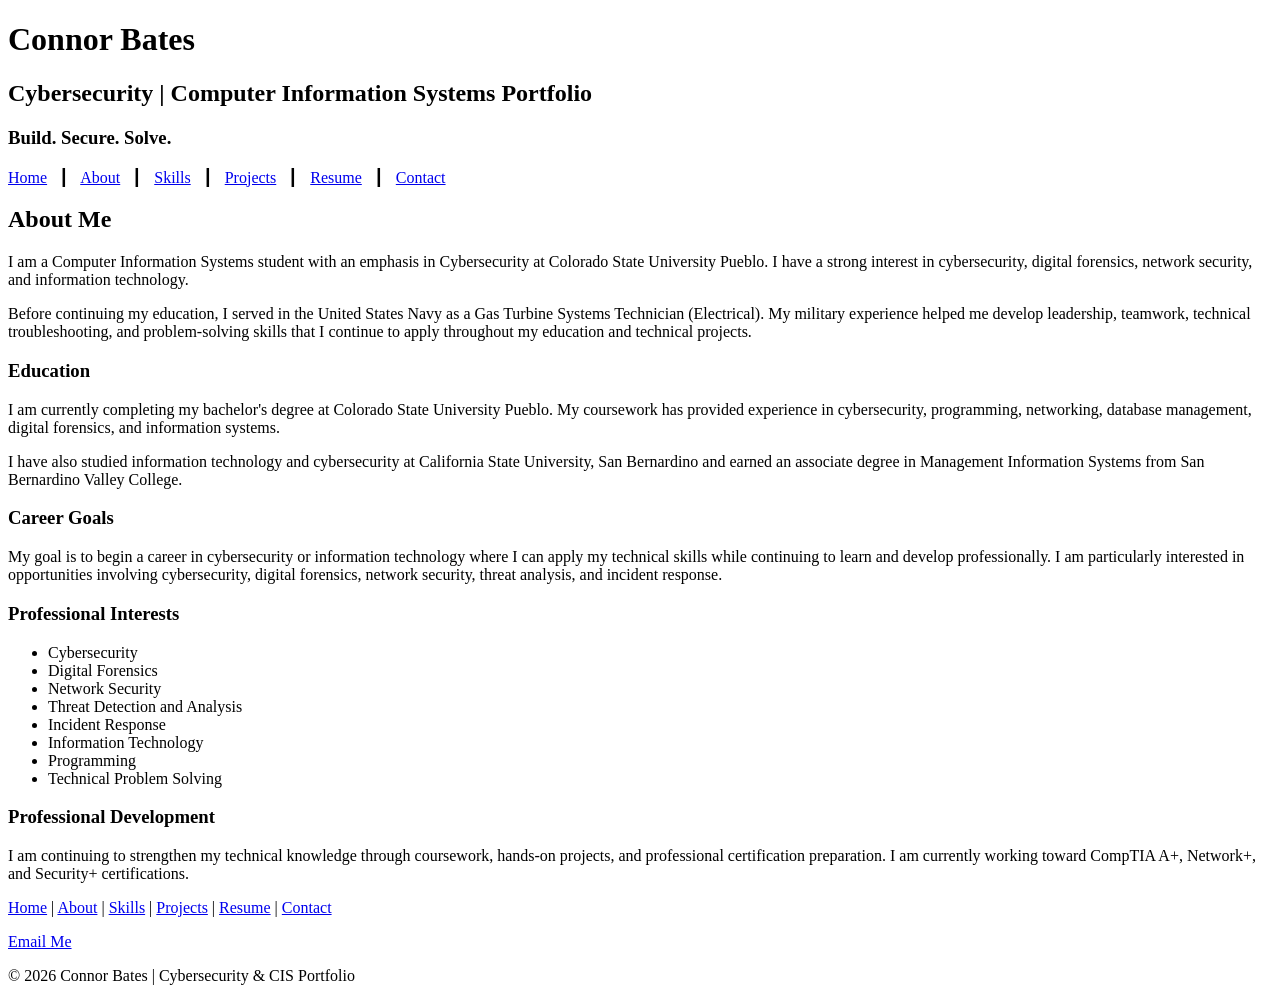
==== about.html @ 5387bb2c "Add files via upload" ====
<!DOCTYPE html>
<!--
    Student Name: Connor Bates
    File Name: about.html
    Date: October 4, 2026
-->
<html lang="en">

    <head>
        <meta charset="utf-8">
        <meta name="viewport" content="width=device-width, initial-scale=1">

        <title>About Me | Connor Bates</title>
        <meta name="description"
            content="Learn about Connor Bates, a Computer Information Systems student focused on cybersecurity, digital forensics, and information technology.">
        <link rel="icon" type="image/svg+xml" href="favicon.svg">
        <link rel="stylesheet" href="css/styles.css">
    </head>


    <body>
        <header>
            <h1>Connor Bates</h1>
            <h2>Cybersecurity | Computer Information Systems Portfolio</h2>
            <h3>Build. Secure. Solve.</h3>
        </header>

        <nav>
            <p>
                <a href="index.html">Home</a> &nbsp; &#9475; &nbsp;
                <a href="about.html" aria-current="page">About</a> &nbsp; &#9475; &nbsp;
                <a href="skills.html">Skills</a> &nbsp; &#9475; &nbsp;
                <a href="projects.html">Projects</a> &nbsp; &#9475; &nbsp;
                <a href="resume.html">Resume</a> &nbsp; &#9475; &nbsp;
                <a href="contact.html">Contact</a>
            </p>
        </nav>

        <main>
            <div id="about">
                <h2>About Me</h2>

                <p>
                    I am a Computer Information Systems student with an
                    emphasis in Cybersecurity at Colorado State University
                    Pueblo. I have a strong interest in cybersecurity,
                    digital forensics, network security, and information
                    technology.
                </p>

                <p>
                    Before continuing my education, I served in the United
                    States Navy as a Gas Turbine Systems Technician
                    (Electrical). My military experience helped me develop
                    leadership, teamwork, technical troubleshooting, and
                    problem-solving skills that I continue to apply throughout
                    my education and technical projects.
                </p>

                <h3>Education</h3>

                <p>
                    I am currently completing my bachelor's degree at
                    Colorado State University Pueblo. My coursework has
                    provided experience in cybersecurity, programming,
                    networking, database management, digital forensics,
                    and information systems.
                </p>

                <p>
                    I have also studied information technology and
                    cybersecurity at California State University,
                    San Bernardino and earned an associate degree in
                    Management Information Systems from San Bernardino
                    Valley College.
                </p>

                <h3>Career Goals</h3>

                <p>
                    My goal is to begin a career in cybersecurity or
                    information technology where I can apply my technical
                    skills while continuing to learn and develop professionally.
                    I am particularly interested in opportunities involving
                    cybersecurity, digital forensics, network security,
                    threat analysis, and incident response.
                </p>

                <h3>Professional Interests</h3>

                <ul>
                    <li>Cybersecurity</li>
                    <li>Digital Forensics</li>
                    <li>Network Security</li>
                    <li>Threat Detection and Analysis</li>
                    <li>Incident Response</li>
                    <li>Information Technology</li>
                    <li>Programming</li>
                    <li>Technical Problem Solving</li>
                </ul>

                <h3>Professional Development</h3>

                <p>
                    I am continuing to strengthen my technical knowledge
                    through coursework, hands-on projects, and professional
                    certification preparation. I am currently working toward
                    CompTIA A+, Network+, and Security+ certifications.
                </p>
            </div>
        </main>

        <footer>
            <p>
                <a href="index.html">Home</a> |
                <a href="about.html">About</a> |
                <a href="skills.html">Skills</a> |
                <a href="projects.html">Projects</a> |
                <a href="resume.html">Resume</a> |
                <a href="contact.html">Contact</a>
            </p>
            <p><a href="mailto:connor.j.bates95@gmail.com">Email Me</a></p>
            <p>&copy; 2026 Connor Bates | Cybersecurity &amp; CIS Portfolio</p>
        </footer>
    </body>
</html>
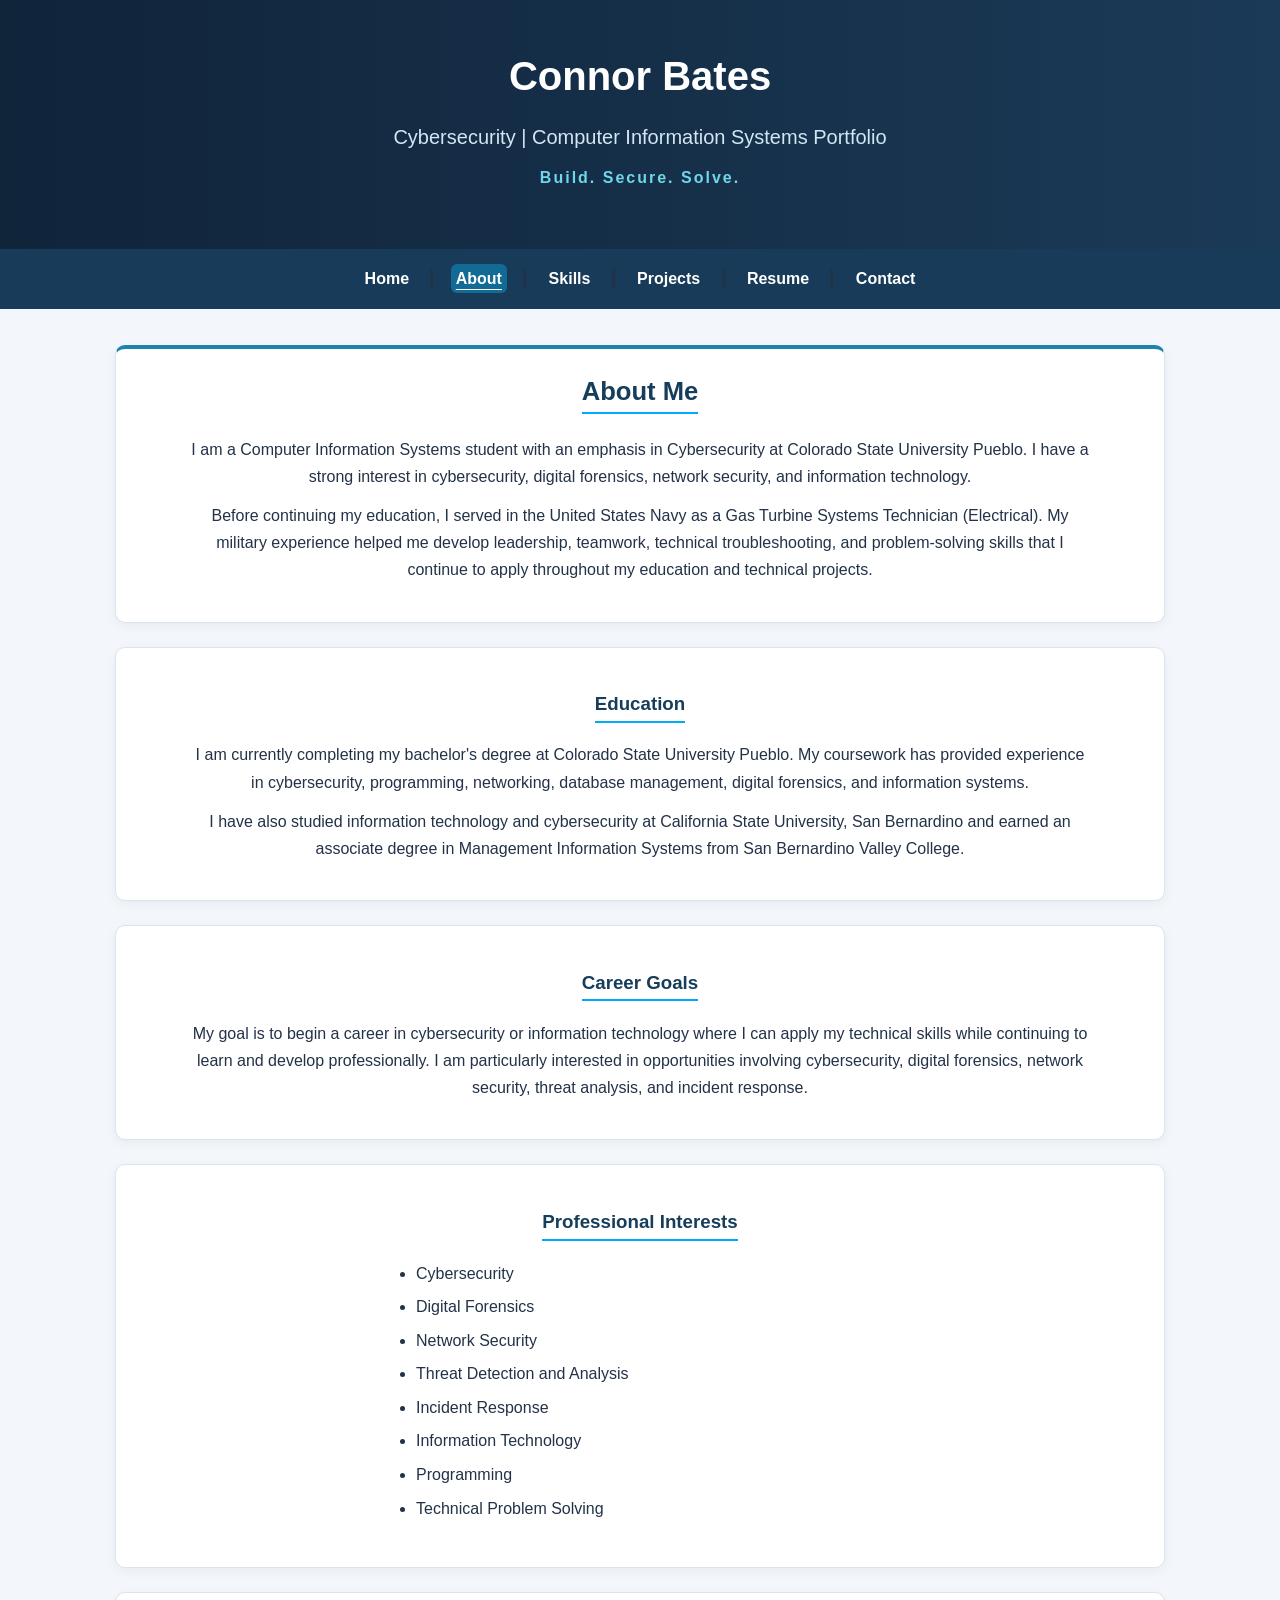
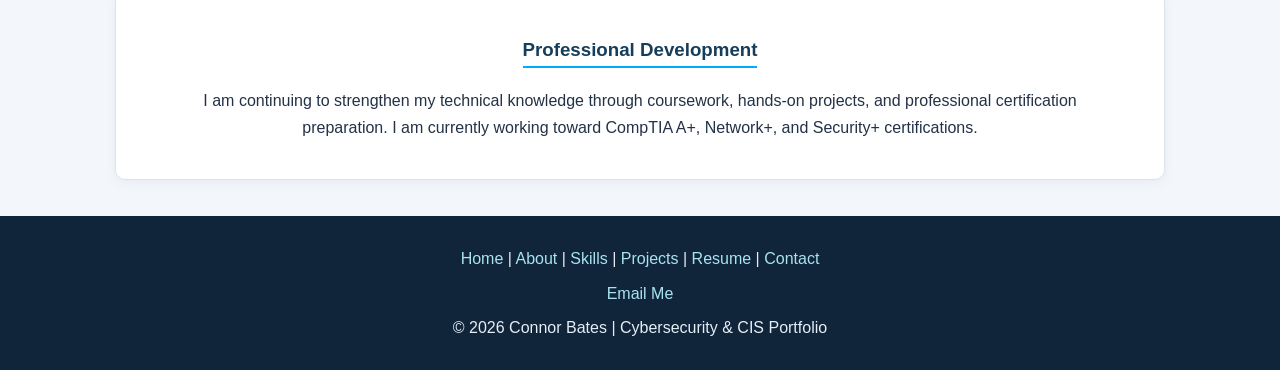
==== commit 4c0a4bc8: "Add files via upload" ====
--- a/about.html
+++ b/about.html
@@ -38,75 +38,85 @@
 
         <main>
             <div id="about">
-                <h2>About Me</h2>
+                <section>
+                    <h2>About Me</h2> 
 
-                <p>
-                    I am a Computer Information Systems student with an
-                    emphasis in Cybersecurity at Colorado State University
-                    Pueblo. I have a strong interest in cybersecurity,
-                    digital forensics, network security, and information
-                    technology.
-                </p>
+                    <p>
+                        I am a Computer Information Systems student with an
+                        emphasis in Cybersecurity at Colorado State University
+                        Pueblo. I have a strong interest in cybersecurity,
+                        digital forensics, network security, and information
+                        technology.
+                    </p>
 
-                <p>
-                    Before continuing my education, I served in the United
-                    States Navy as a Gas Turbine Systems Technician
-                    (Electrical). My military experience helped me develop
-                    leadership, teamwork, technical troubleshooting, and
-                    problem-solving skills that I continue to apply throughout
-                    my education and technical projects.
-                </p>
+                    <p>
+                        Before continuing my education, I served in the United
+                        States Navy as a Gas Turbine Systems Technician
+                        (Electrical). My military experience helped me develop
+                        leadership, teamwork, technical troubleshooting, and
+                        problem-solving skills that I continue to apply throughout
+                        my education and technical projects.
+                    </p>
+                </section>
 
-                <h3>Education</h3>
+                <section>
+                    <h3>Education</h3>
 
-                <p>
-                    I am currently completing my bachelor's degree at
-                    Colorado State University Pueblo. My coursework has
-                    provided experience in cybersecurity, programming,
-                    networking, database management, digital forensics,
-                    and information systems.
-                </p>
+                    <p>
+                        I am currently completing my bachelor's degree at
+                        Colorado State University Pueblo. My coursework has
+                        provided experience in cybersecurity, programming,
+                        networking, database management, digital forensics,
+                        and information systems.
+                    </p>
 
-                <p>
-                    I have also studied information technology and
-                    cybersecurity at California State University,
-                    San Bernardino and earned an associate degree in
-                    Management Information Systems from San Bernardino
-                    Valley College.
-                </p>
+                    <p>
+                        I have also studied information technology and
+                        cybersecurity at California State University,
+                        San Bernardino and earned an associate degree in
+                        Management Information Systems from San Bernardino
+                        Valley College.
+                    </p>
+                </section>
 
-                <h3>Career Goals</h3>
+                <section>
+                    <h3>Career Goals</h3>
 
-                <p>
-                    My goal is to begin a career in cybersecurity or
-                    information technology where I can apply my technical
-                    skills while continuing to learn and develop professionally.
-                    I am particularly interested in opportunities involving
-                    cybersecurity, digital forensics, network security,
-                    threat analysis, and incident response.
-                </p>
+                    <p>
+                        My goal is to begin a career in cybersecurity or
+                        information technology where I can apply my technical
+                        skills while continuing to learn and develop professionally.
+                        I am particularly interested in opportunities involving
+                        cybersecurity, digital forensics, network security,
+                        threat analysis, and incident response.
+                    </p>
+                </section>
 
-                <h3>Professional Interests</h3>
+                <section>
+                    <h3>Professional Interests</h3>
 
-                <ul>
-                    <li>Cybersecurity</li>
-                    <li>Digital Forensics</li>
-                    <li>Network Security</li>
-                    <li>Threat Detection and Analysis</li>
-                    <li>Incident Response</li>
-                    <li>Information Technology</li>
-                    <li>Programming</li>
-                    <li>Technical Problem Solving</li>
-                </ul>
+                    <ul>
+                        <li>Cybersecurity</li>
+                        <li>Digital Forensics</li>
+                        <li>Network Security</li>
+                        <li>Threat Detection and Analysis</li>
+                        <li>Incident Response</li>
+                        <li>Information Technology</li>
+                        <li>Programming</li>
+                        <li>Technical Problem Solving</li>
+                    </ul>
+                </section>
 
-                <h3>Professional Development</h3>
+                <section>
+                    <h3>Professional Development</h3>
 
-                <p>
-                    I am continuing to strengthen my technical knowledge
-                    through coursework, hands-on projects, and professional
-                    certification preparation. I am currently working toward
-                    CompTIA A+, Network+, and Security+ certifications.
-                </p>
+                    <p>
+                        I am continuing to strengthen my technical knowledge
+                        through coursework, hands-on projects, and professional
+                        certification preparation. I am currently working toward
+                        CompTIA A+, Network+, and Security+ certifications.
+                    </p>
+                </section>
             </div>
         </main>
 
--- a/css/styles.css
+++ b/css/styles.css
@@ -0,0 +1,1043 @@
+
+/*
+    Student Name: Connor Bates
+    File Name: styles.css
+    Purpose: CIS / Cybersecurity Portfolio Website
+*/
+
+/* ==========================================
+   1. Reset and Global Styles
+   ========================================== */
+
+* {
+    box-sizing: border-box;
+}
+
+html {
+    scroll-behavior: smooth;
+}
+
+body {
+    margin: 0;
+    background-color: #f3f6fa;
+    color: #233247;
+    font-family: Arial, Helvetica, sans-serif;
+    font-size: 16px;
+    line-height: 1.7;
+}
+
+a {
+    color: #116b94;
+    text-decoration: none;
+}
+
+a:hover,
+a:focus {
+    color: #084c70;
+    text-decoration: underline;
+}
+
+a:focus-visible {
+    outline: 3px solid #1a83ae;
+    outline-offset: 3px;
+}
+
+img {
+    max-width: 100%;
+    height: auto;
+}
+
+
+/* ==========================================
+   2. Header
+   ========================================== */
+
+header {
+    background: linear-gradient(to right, #10243a, #1b3a57);
+    color: #ffffff;
+    text-align: center;
+    padding: 42px 20px 34px;
+}
+
+header h1 {
+    margin: 0;
+    font-size: 2.5rem;
+}
+
+header h2 {
+    margin: 10px 0;
+    color: #d2e6f3;
+    font-size: 1.25rem;
+    font-weight: normal;
+}
+
+header h3 {
+    margin: 10px 0 24px;
+    color: #70d6e9;
+    font-size: 1rem;
+    letter-spacing: 2px;
+}
+
+header img {
+    display: block;
+    margin: 0 auto;
+    border-radius: 10px;
+    max-height: 260px;
+    object-fit: contain;
+}
+
+
+/* ==========================================
+   3. Navigation
+   ========================================== */
+
+nav {
+    background-color: #173b58;
+    text-align: center;
+    padding: 14px 12px;
+    position: sticky;
+    top: 0;
+    z-index: 1000;
+}
+
+nav p {
+    margin: 0;
+    line-height: 2;
+}
+
+nav a {
+    color: #ffffff;
+    font-weight: bold;
+    padding: 6px 5px;
+}
+
+nav a:hover,
+nav a:focus {
+    color: #9be9f3;
+}
+
+/* Active Navigation Link */
+nav a:active {
+    color: #ffffff;
+    background-color: #245779;
+    border-radius: 6px;
+}
+
+/* Highlight Current Navigation Page */
+nav a[aria-current="page"] {
+    background-color: #116b94;
+    color: #ffffff;
+    border-radius: 6px;
+    text-decoration: underline;
+    text-underline-offset: 5px;
+}
+
+
+/* ==========================================
+   4. Main Content and General Cards
+   ========================================== */
+
+main {
+    width: 90%;
+    max-width: 1050px;
+    margin: 36px auto;
+    min-height: 40vh;
+}
+
+main h1,
+main h2,
+main h3 {
+    color: #163e5b;
+    line-height: 1.3;
+    text-align: center;
+}
+
+main h1 {
+    font-size: 2rem;
+}
+
+main h2 {
+    font-size: 1.6rem;
+    margin-top: 0;
+}
+
+main p {
+    margin: 12px 0;
+}
+
+main section,
+main article {
+    background-color: #ffffff;
+    border: 1px solid #dbe4ec;
+    border-radius: 10px;
+    padding: 26px 30px;
+    margin-bottom: 24px;
+    box-shadow: 0 3px 12px rgba(16, 36, 58, 0.05);
+}
+
+main section:first-child {
+    border-top: 4px solid #1a83ae;
+}
+
+main ul,
+main ol {
+    padding-left: 26px;
+}
+
+main li {
+    margin-bottom: 7px;
+}
+
+main img {
+    border-radius: 8px;
+}
+
+/* Center About Page Paragraphs */
+#about p {
+    text-align: center;
+    max-width: 900px;
+    margin: 12px auto;
+}
+
+/* Center Professional Interests List */
+#about ul {
+    width: 100%;
+    max-width: 500px;
+    box-sizing: border-box;
+    margin: 20px auto;
+    padding-left: 26px;
+    text-align: left;
+}
+
+/* Keep Professional Interests Bullets Left-Aligned */
+#about li {
+    text-align: left;
+    margin-bottom: 0.5em;
+    line-height: 1.6;
+}
+
+/* Center and Underline About Page Headings */
+#about h1,
+#about h2,
+#about h3 {
+    text-align: center;
+    text-decoration: none;
+    width: fit-content;
+    max-width: 100%;
+    margin-left: auto;
+    margin-right: auto;
+    padding-bottom: 4px;
+    border-bottom: 2px solid #00aaff;
+}
+
+
+/* ==========================================
+   5. Action Links and Buttons
+   ========================================== */
+
+/* Shared Link Button Appearance */
+.action-link {
+    box-sizing: border-box;
+    display: inline-flex;
+    align-items: center;
+    justify-content: center;
+    vertical-align: middle;
+    width: 225px;
+    max-width: 100%;
+    min-height: 48px;
+    padding: 10px 14px;
+    margin: 6px 0;
+    background-color: #116b94;
+    color: #ffffff;
+    border-radius: 6px;
+    font-weight: bold;
+    text-align: center;
+    text-decoration: none;
+    white-space: normal;
+    overflow-wrap: anywhere;
+}
+
+/* Link Button Hover and Focus */
+.action-link:hover,
+.action-link:focus {
+    background-color: #084c70;
+    color: #ffffff;
+    text-decoration: none;
+}
+
+.action-link:focus-visible {
+    outline: 3px solid #1a83ae;
+    outline-offset: 3px;
+}
+
+/* Center Buttons Inside Paragraphs */
+main p:has(> .action-link) {
+    text-align: center;
+}
+
+/* Center Buttons Placed Directly in Cards */
+main section > .action-link,
+main article > .action-link {
+    display: flex;
+    margin-left: auto;
+    margin-right: auto;
+}
+
+
+/* ==========================================
+   6. Homepage
+   ========================================== */
+
+/* Homepage Welcome Section */
+#home > section:first-child {
+    text-align: center;
+}
+
+/* Center Welcome Heading and Paragraphs */
+#home > section:first-child h2,
+#home > section:first-child p {
+    text-align: center;
+}
+
+/* Keep Welcome Button Centered */
+#home > section:first-child .action-link {
+    margin-left: auto;
+    margin-right: auto;
+}
+
+/* Homepage Responsive Grid */
+.home-grid {
+    display: grid;
+    grid-template-columns: 1fr;
+    align-items: stretch;
+    gap: 1.5em;
+    margin: 1.5em 0;
+}
+
+/* Homepage Cards */
+.home-grid .home-card {
+    display: flex;
+    flex-direction: column;
+    height: 100%;
+    margin: 0;
+    min-width: 0;
+    border-top: 4px solid #00aaff;
+    text-align: center;
+}
+
+/* Center and Underline Homepage Card Headings */
+.home-grid .home-card h2,
+.home-grid .home-card h3 {
+    text-align: center;
+    text-decoration: none;
+    border-bottom: 2px solid #00aaff;
+    width: fit-content;
+    max-width: 100%;
+    margin-left: auto;
+    margin-right: auto;
+    padding-bottom: 4px;
+}
+
+/* Center Homepage Card Paragraphs */
+.home-grid .home-card p {
+    text-align: center;
+}
+
+/* Center Technical Skills List */
+.home-grid .home-card ul {
+    width: fit-content;
+    max-width: 100%;
+    margin-left: auto;
+    margin-right: auto;
+    padding-left: 26px;
+    text-align: left;
+}
+
+/* Align Card Buttons Along the Bottom */
+.home-grid .home-card p:has(> .action-link) {
+    margin-top: auto;
+    padding-top: 20px;
+    text-align: center;
+}
+
+/* Center and Standardize Card Buttons */
+.home-grid .home-card .action-link {
+    display: inline-flex;
+    align-items: center;
+    justify-content: center;
+    width: 225px;
+    max-width: 100%;
+    min-height: 48px;
+    padding: 10px 14px;
+    margin-left: auto;
+    margin-right: auto;
+    text-align: center;
+}
+
+/* Buttons Placed Directly Inside Cards */
+.home-grid .home-card > .action-link {
+    margin-top: auto;
+}
+
+
+/* ==========================================
+   7. Skills Page
+   ========================================== */
+
+/* Center Skills Page Paragraphs */
+#skills p {
+    text-align: center;
+    max-width: 900px;
+    margin: 12px auto;
+}
+
+/* Align All Skills Lists Consistently */
+#skills ul {
+    width: 100%;
+    max-width: 500px;
+    box-sizing: border-box;
+    margin: 20px auto;
+    padding-left: 26px;
+    text-align: left;
+}
+
+/* Keep All Skills Bullet Points Left-Aligned */
+#skills li {
+    text-align: left;
+    margin-bottom: 0.5em;
+    line-height: 1.6;
+}
+
+/* Center and Underline Skills Page Headings */
+#skills h1,
+#skills h2,
+#skills h3 {
+    text-align: center;
+    text-decoration: none;
+    width: fit-content;
+    max-width: 100%;
+    margin-left: auto;
+    margin-right: auto;
+    padding-bottom: 4px;
+    border-bottom: 2px solid #00aaff;
+}
+
+/* Technical Knowledge Section */
+#technical-knowledge,
+#knowledge {
+    padding: 2em 1em;
+    margin: 2em auto;
+    border-top: 4px solid #00aaff;
+}
+
+/* Center Technical Knowledge Introduction */
+#technical-knowledge > p,
+#knowledge > p {
+    text-align: center;
+}
+
+/* Center and Underline Technical Knowledge Heading */
+#technical-knowledge h2,
+#knowledge h2 {
+    text-align: center;
+    text-decoration: none;
+    width: fit-content;
+    max-width: 100%;
+    margin: 0 auto 1em;
+    padding-bottom: 4px;
+    border-bottom: 2px solid #00aaff;
+}
+
+
+/* Underline and Center Technical Knowledge Terms */
+#technical-knowledge dt,
+#knowledge dt {
+    font-weight: bold;
+    text-align: center;
+    width: fit-content;
+    max-width: 100%;
+    margin: 1.5em auto 0;
+    padding-bottom: 4px;
+    border-bottom: 2px solid #00aaff;
+}
+
+/* Center Technical Knowledge Descriptions */
+#technical-knowledge dd,
+#knowledge dd {
+    text-align: center;
+    margin: 0.5em 0 1em;
+    line-height: 1.6;
+}
+
+/* ==========================================
+   8. Projects Page
+   ========================================== */
+
+/* Project Cards */
+#projects > article.project-card,
+#projects > aside.cyber-resources {
+    background-color: #ffffff;
+    border: 1px solid #dbe4ec;
+    border-top: 4px solid #00aaff;
+    border-radius: 10px;
+    padding: 26px 30px;
+    margin: 24px 0;
+    box-shadow: 0 3px 12px rgba(16, 36, 58, 0.05);
+}
+
+/* Related Cybersecurity Resources */
+#projects > aside.cyber-resources {
+    background-color: #181a1b;
+    color: #d6eaff;
+    border: 1px solid #2b4358;
+    border-radius: 10px;
+    box-shadow: 0 3px 12px rgba(0, 0, 0, 0.15);
+}
+
+/* Cybersecurity Resources Heading */
+#projects > aside.cyber-resources h2,
+#projects > aside.cyber-resources h3 {
+    color: #9bd5ff;
+}
+
+/* Responsive Project Images */
+#projects img {
+    max-width: 100%;
+    height: auto;
+}
+
+/* Center Projects Page Introduction */
+#projects > p {
+    max-width: 900px;
+    margin: 12px auto;
+    text-align: center;
+}
+
+/* Center Project Descriptions and Image Captions */
+#projects article.project-card p,
+#projects figure figcaption,
+#projects .caption {
+    max-width: 900px;
+    margin: 12px auto;
+    text-align: center;
+}
+
+/* Center Project Figures */
+#projects figure {
+    max-width: 100%;
+    margin: 20px auto;
+    text-align: center;
+}
+
+/* Center Project Images */
+#projects > article.project-card img {
+    display: block;
+    max-width: 100%;
+    height: auto;
+    margin: 20px auto;
+}
+
+/* Keep Project Lists Left-Aligned */
+#projects > article.project-card ul,
+#projects > article.project-card ol {
+    width: fit-content;
+    max-width: 100%;
+    margin: 20px auto;
+    padding-left: 26px;
+    text-align: left;
+}
+
+/* Center and Underline Project Headings */
+#projects h1,
+#projects h2,
+#projects h3,
+#projects h4,
+#projects h5 {
+    text-align: center;
+    text-decoration: none;
+    width: fit-content;
+    max-width: 100%;
+    margin-left: auto;
+    margin-right: auto;
+    padding-bottom: 4px;
+    border-bottom: 2px solid #00aaff;
+}
+
+
+/* ==========================================
+   9. Resume Page
+   ========================================== */
+
+/* Center and Underline Resume Page Headings */
+#resume h1,
+#resume h2,
+#resume h3 {
+    text-align: center;
+    text-decoration: none;
+    width: fit-content;
+    max-width: 100%;
+    margin-left: auto;
+    margin-right: auto;
+    padding-bottom: 4px;
+    border-bottom: 2px solid #00aaff;
+}
+
+/* Center Resume Page Paragraphs */
+#resume p {
+    max-width: 900px;
+    margin: 12px auto;
+    text-align: center;
+}
+
+/* Align Resume Page Lists */
+#resume ul,
+#resume ol {
+    width: 100%;
+    max-width: 700px;
+    margin: 20px auto;
+    padding-left: 20px;
+    text-align: left;
+}
+
+/* Center Resume Page Buttons */
+#resume .action-link {
+    margin-left: auto;
+    margin-right: auto;
+}
+
+
+/* ==========================================
+   10. Contact Page
+   ========================================== */
+
+/* Center and Underline Contact Page Headings */
+#contact h1,
+#contact h2,
+#contact h3,
+#location h2 {
+    text-align: center;
+    text-decoration: none;
+    width: fit-content;
+    max-width: 100%;
+    margin-left: auto;
+    margin-right: auto;
+    padding-bottom: 4px;
+    border-bottom: 2px solid #00aaff;
+}
+
+/* Center Contact Page Paragraphs */
+#contact p {
+    max-width: 900px;
+    margin: 12px auto;
+    text-align: center;
+}
+
+/* Contact Page Link Buttons */
+#contact a {
+    box-sizing: border-box;
+    display: inline-flex;
+    align-items: center;
+    justify-content: center;
+    width: 225px;
+    max-width: 100%;
+    min-height: 48px;
+    padding: 10px 14px;
+    margin: 6px 0;
+    background-color: #116b94;
+    color: #ffffff;
+    border-radius: 6px;
+    font-weight: bold;
+    text-align: center;
+    text-decoration: none;
+    white-space: normal;
+    overflow-wrap: anywhere;
+}
+
+/* Center Contact Link Buttons */
+#contact p:has(> a) {
+    text-align: center;
+}
+
+/* Contact Link Hover and Focus */
+#contact a:hover,
+#contact a:focus {
+    background-color: #084c70;
+    color: #ffffff;
+}
+
+#contact a:focus-visible {
+    outline: 3px solid #1a83ae;
+    outline-offset: 3px;
+}
+
+/* Location Section */
+#location {
+    background-color: #ffffff;
+    border: 1px solid #dbe4ec;
+    border-top: 4px solid #00aaff;
+    border-radius: 10px;
+    padding: 26px 30px;
+    margin: 24px auto;
+    text-align: center;
+    box-shadow: 0 3px 12px rgba(16, 36, 58, 0.05);
+}
+
+#location h2 {
+    margin-bottom: 1em;
+}
+
+#location p {
+    max-width: 700px;
+    margin: 0 auto 1.5em;
+    line-height: 1.6;
+}
+
+/* Location Action Links */
+#location > a {
+    box-sizing: border-box;
+    display: inline-flex;
+    align-items: center;
+    justify-content: center;
+    width: 225px;
+    max-width: 100%;
+    min-height: 48px;
+    padding: 10px 14px;
+    margin: 6px auto;
+    border-radius: 6px;
+    text-align: center;
+}
+
+#location p:has(> a) {
+    text-align: center;
+}
+
+/* Google Map */
+.map {
+    display: block;
+    width: 100%;
+    max-width: 800px;
+    height: 350px;
+    margin: 1.5em auto;
+    border: 2px solid #333;
+    border-radius: 8px;
+}
+
+
+/* ==========================================
+   11. Tables
+   ========================================== */
+
+table {
+    width: 100%;
+    border-collapse: collapse;
+    margin: 20px 0;
+    background-color: #ffffff;
+}
+
+th,
+td {
+    border: 1px solid #cddae5;
+    padding: 12px;
+    text-align: left;
+}
+
+th {
+    background-color: #173b58;
+    color: #ffffff;
+}
+
+
+/* ==========================================
+   12. Forms
+   ========================================== */
+
+input,
+textarea,
+select,
+button {
+    font: inherit;
+}
+
+input,
+textarea,
+select {
+    max-width: 100%;
+    padding: 10px;
+    border: 1px solid #9fb1c0;
+    border-radius: 5px;
+}
+
+textarea {
+    width: 100%;
+}
+
+button,
+input[type="submit"],
+input[type="reset"] {
+    background-color: #116b94;
+    color: #ffffff;
+    border: 0;
+    border-radius: 6px;
+    padding: 10px 18px;
+    cursor: pointer;
+}
+
+button:hover,
+input[type="submit"]:hover {
+    background-color: #084c70;
+}
+
+
+/* ==========================================
+   13. Footer
+   ========================================== */
+
+footer {
+    background-color: #10243a;
+    color: #e5eef5;
+    text-align: center;
+    padding: 22px 15px;
+}
+
+footer p {
+    margin: 7px 0;
+}
+
+footer a {
+    color: #a9e3f0;
+}
+
+footer a:hover,
+footer a:focus {
+    color: #ffffff;
+}
+
+
+/* ==========================================
+   14. Mobile and Tablet/Desktop Visibility
+   ========================================== */
+
+/* Hidden by Default on Tablet and Desktop */
+.mobile {
+    display: none;
+}
+
+/* Visible by Default on Tablet and Desktop */
+.tablet-desktop {
+    display: block;
+}
+
+
+/* ==========================================
+   15. Responsive Design - Tablet
+   ========================================== */
+
+@media screen and (max-width: 768px) {
+
+    header {
+        padding: 32px 16px;
+    }
+
+    header h1 {
+        font-size: 2rem;
+    }
+
+    main {
+        width: 94%;
+        margin: 24px auto;
+    }
+
+    main section,
+    main article {
+        padding: 22px;
+    }
+
+    nav a {
+        display: inline-block;
+        padding: 5px 8px;
+    }
+
+   #projects > article.project-card,
+    #projects > aside.cyber-resources,
+    #location {
+    padding: 22px;
+    }
+}
+
+
+/* ==========================================
+   16. Responsive Design - Mobile
+   ========================================== */
+
+@media screen and (max-width: 480px) {
+
+    body {
+        font-size: 15px;
+    }
+
+    header h1 {
+        font-size: 1.75rem;
+    }
+
+    header h2 {
+        font-size: 1.05rem;
+    }
+
+    header h3 {
+        letter-spacing: 1px;
+    }
+
+    main {
+        width: 94%;
+        margin: 18px auto;
+    }
+
+    main section {
+        padding: 18px;
+    }
+
+    nav {
+        padding: 10px 6px;
+    }
+
+    nav p {
+        line-height: 2.4;
+    }
+
+    nav a {
+        padding: 5px 4px;
+    }
+
+    table {
+        display: block;
+        overflow-x: auto;
+    }
+
+    /* Mobile Visibility */
+    .mobile {
+        display: block;
+    }
+
+    .tablet-desktop {
+        display: none;
+    }
+
+    /* Mobile Project and Location Cards */
+    #projects > article.project-card,
+    #projects > aside.cyber-resources,
+    #location {
+        padding: 18px;
+    }
+
+    /* Mobile Link Button Sizing */
+    .action-link,
+    #contact a,
+    #location > a {
+        width: min(225px, 100%);
+    }
+
+    /* Mobile Homepage Card Height */
+    .home-grid .home-card {
+        height: auto;
+    }
+}
+
+
+/* ==========================================
+   17. Responsive Design - Tablet Grid
+   ========================================== */
+
+@media screen and (min-width: 768px) {
+
+    .home-grid {
+        grid-template-columns: repeat(2, minmax(0, 1fr));
+    }
+
+    .map {
+        height: 450px;
+    }
+}
+
+
+/* ==========================================
+   18. Responsive Design - Desktop Grid
+   ========================================== */
+
+@media screen and (min-width: 1024px) {
+
+    .home-grid {
+        grid-template-columns: repeat(4, minmax(0, 1fr));
+    }
+}
+
+
+/* ==========================================
+   19. Print Styles
+   ========================================== */
+
+@media print {
+
+    body {
+        background-color: #ffffff;
+        color: #000000;
+    }
+
+    header,
+    footer,
+    main section,
+    main article,
+    main aside {
+        background-color: #ffffff;
+        color: #000000;
+        box-shadow: none;
+    }
+
+    main h1,
+    main h2,
+    main h3 {
+        color: #000000;
+    }
+
+    nav,
+    .map,
+    .contact-options {
+        display: none;
+    }
+
+    a {
+        color: #000000;
+        text-decoration: underline;
+    }
+
+    main {
+        width: 100%;
+        max-width: none;
+    }
+
+    /* Print-Friendly Project Cards */
+    #projects > article.project-card,
+    #projects > aside.cyber-resources {
+        border: 1px solid #999999;
+        border-radius: 0;
+    }
+
+    /* Print-Friendly Text */
+    main p,
+    main li,
+    main figcaption,
+    main h4 {
+        color: #000000;
+    }
+}
+
+
+/* ==========================================
+   20. Large Desktop Viewport
+   ========================================== */
+
+@media screen and (min-width: 1921px) {
+
+    main {
+        max-width: 1150px;
+    }
+}
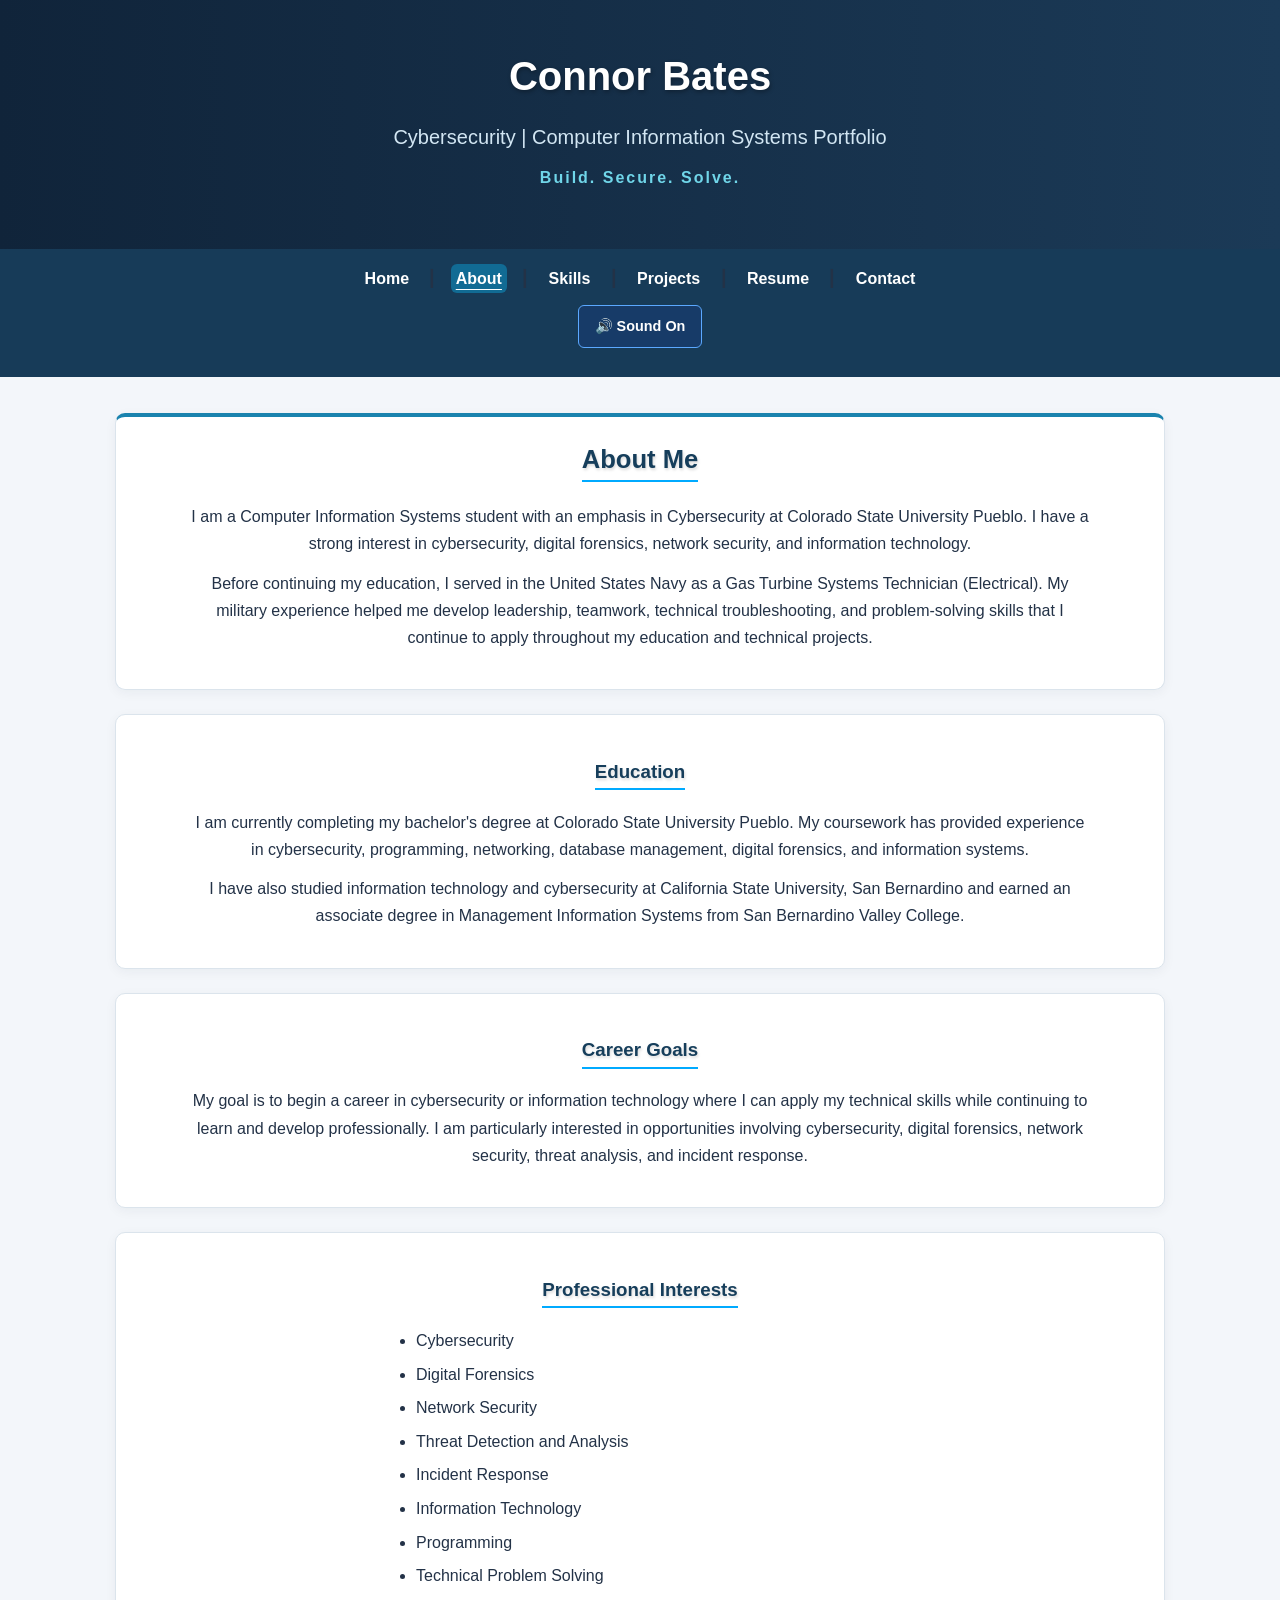
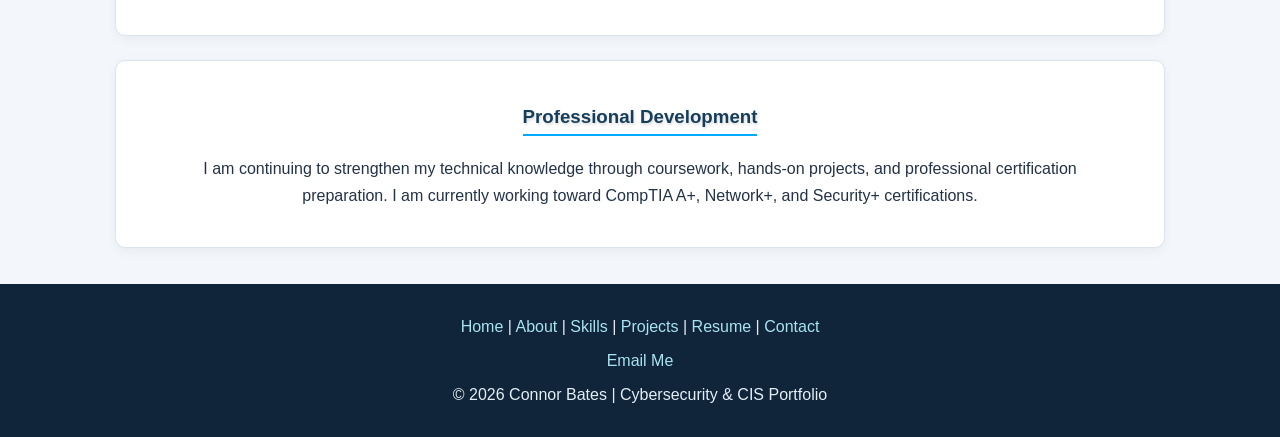
==== commit e5402b29: "Add files via upload" ====
--- a/about.html
+++ b/about.html
@@ -34,7 +34,12 @@
                 <a href="resume.html">Resume</a> &nbsp; &#9475; &nbsp;
                 <a href="contact.html">Contact</a>
             </p>
-        </nav>
+                <!-- Website Sound Toggle -->
+                <button id="sound-toggle" type="button"
+                    aria-pressed="true" aria-label="Turn website sound off">
+                    &#128266; Sound On
+                </button>
+            </nav>
 
         <main>
             <div id="about">
@@ -132,5 +137,13 @@
             <p><a href="mailto:connor.j.bates95@gmail.com">Email Me</a></p>
             <p>&copy; 2026 Connor Bates | Cybersecurity &amp; CIS Portfolio</p>
         </footer>
+                    <!-- Website Sound Effect -->
+            <audio id="interface-sound" preload="auto">
+                <source src="media/interface_click.mp3" type="audio/mpeg">
+                Your browser does not support HTML5 audio.
+            </audio>
+
+            <!-- Website Sound Controls -->
+            <script src="scripts/sound.js" defer></script>
     </body>
 </html>
--- a/css/styles.css
+++ b/css/styles.css
@@ -62,6 +62,7 @@
 header h1 {
     margin: 0;
     font-size: 2.5rem;
+    text-shadow: 1px 2px 4px rgba(0, 0, 0, 0.3);
 }
 
 header h2 {
@@ -132,6 +133,31 @@
     text-underline-offset: 5px;
 }
 
+/* Website Sound Toggle */
+#sound-toggle {
+    display: block;
+    margin: 10px auto 15px;
+    padding: 8px 16px;
+    background-color: #173b68;
+    color: #ffffff;
+    border: 1px solid #5ba8ff;
+    border-radius: 6px;
+    font-size: 0.9rem;
+    font-weight: bold;
+    cursor: pointer;
+    transition: background-color 0.2s ease;
+}
+
+/* Sound Toggle Hover */
+#sound-toggle:hover {
+    background-color: #24558d;
+}
+
+/* Sound Toggle Keyboard Focus */
+#sound-toggle:focus-visible {
+    outline: 3px solid #ffcc00;
+    outline-offset: 3px;
+}
 
 /* ==========================================
    4. Main Content and General Cards
@@ -150,6 +176,7 @@
     color: #163e5b;
     line-height: 1.3;
     text-align: center;
+    text-shadow: 1px 2px 3px rgba(0, 0, 0, 0.15);
 }
 
 main h1 {
@@ -467,6 +494,82 @@
     text-align: center;
     margin: 0.5em 0 1em;
     line-height: 1.6;
+}
+
+
+/* Technical Skills Overview Table */
+
+/* Table Container */
+#skills-table .table-container {
+    width: 100%;
+    max-width: 1000px;
+    margin: 20px auto 40px;
+    overflow-x: auto;
+    border-radius: 8px;
+}
+
+/* Table Layout */
+#skills-table table {
+    width: 100%;
+    min-width: 650px;
+    border-collapse: collapse;
+    background-color: #173b58;
+    color: #ffffff;
+}
+
+/* Table Caption */
+#skills-table caption {
+    caption-side: top;
+    padding: 12px;
+    color: #9be9f3;
+    font-size: 1.1rem;
+    font-weight: bold;
+    text-align: center;
+}
+
+/* Table Headers */
+#skills-table thead {
+    background-color: #116b94;
+}
+
+#skills-table th {
+    padding: 14px;
+    text-align: left;
+    font-weight: bold;
+    border: 1px solid #5ba8ff;
+}
+
+/* Table Data Cells */
+#skills-table td {
+    padding: 12px 14px;
+    text-align: left;
+    line-height: 1.5;
+    border: 1px solid #5ba8ff;
+}
+
+/* Alternating Table Rows */
+#skills-table tbody tr:nth-child(even) {
+    background-color: #245779;
+}
+
+/* Table Row Hover */
+#skills-table tbody tr:hover {
+    background-color: #306b91;
+}
+
+/* Mobile Table Scrolling Hint */
+#skills-table .table-scroll-hint {
+    display: none;
+}
+
+@media screen and (max-width: 650px) {
+    #skills-table .table-scroll-hint {
+        display: block;
+        text-align: center;
+        font-size: 0.9rem;
+        color: #9be9f3;
+        margin: 10px auto;
+    }
 }
 
 /* ==========================================
@@ -504,6 +607,11 @@
 #projects img {
     max-width: 100%;
     height: auto;
+    transition: opacity 0.3s ease;
+}
+
+#projects a:hover img {
+    opacity: 0.85;
 }
 
 /* Center Projects Page Introduction */
@@ -561,6 +669,68 @@
     margin-right: auto;
     padding-bottom: 4px;
     border-bottom: 2px solid #00aaff;
+}
+
+/* Screenshot Viewing Instructions */
+#projects .image-instructions {
+    max-width: 900px;
+    margin: 20px auto;
+    padding: 12px 18px;
+    background-color: #eaf5fc;
+    color: #163e5b;
+    border: 1px solid #1a83ae;
+    border-radius: 8px;
+    text-align: center;
+    font-weight: bold;
+}
+
+/* Expandable Screenshot Container */
+#projects figure.expandable-image {
+    max-width: 100%;
+    margin: 20px auto;
+    text-align: center;
+}
+
+/* Clickable Screenshot Link */
+#projects .expandable-image a {
+    display: inline-block;
+    max-width: 100%;
+    cursor: zoom-in;
+}
+
+/* Screenshot Appearance */
+#projects .expandable-image img {
+    display: block;
+    max-width: 100%;
+    height: auto;
+    margin: 12px auto;
+    border-radius: 8px;
+    transition: transform 0.3s ease,
+                box-shadow 0.3s ease;
+}
+
+/* Screenshot Hover and Keyboard Focus */
+#projects .expandable-image a:hover img,
+#projects .expandable-image a:focus-visible img {
+    transform: scale(1.02);
+    box-shadow: 0 0 15px rgba(26, 131, 174, 0.35);
+}
+
+/* Screenshot Captions */
+#projects .expandable-image figcaption {
+    max-width: 900px;
+    margin: 12px auto;
+    text-align: center;
+    color: #233247;
+}
+
+/* Click to Enlarge Label */
+#projects .expand-hint {
+    display: block;
+    margin-top: 8px;
+    color: #116b94;
+    font-size: 0.9rem;
+    font-weight: bold;
 }
 
 
@@ -788,6 +958,62 @@
 }
 
 
+/* Contact Form Layout */
+#contact-form-section {
+    max-width: 750px;
+    margin: 30px auto;
+    padding: 30px;
+    background-color: #171b1c;
+    border: 1px solid #304b63;
+    border-radius: 10px;
+}
+
+/* Contact Form Heading and Introduction */
+#contact-form-section h2,
+#contact-form-section > p {
+    text-align: center;
+}
+
+/* Contact Form Field Layout */
+#contact-form {
+    display: flex;
+    flex-direction: column;
+    gap: 12px;
+    margin-top: 25px;
+}
+
+/* Contact Form Labels */
+#contact-form label {
+    color: #b9e9f3;
+    font-weight: bold;
+}
+
+/* Contact Form Input Fields */
+#contact-form input,
+#contact-form textarea {
+    box-sizing: border-box;
+    width: 100%;
+    background-color: #173b58;
+    color: #ffffff;
+    border: 1px solid #5ba8ff;
+    border-radius: 6px;
+}
+
+/* Contact Form Field Focus */
+#contact-form input:focus,
+#contact-form textarea:focus {
+    outline: 2px solid #00aaff;
+    outline-offset: 2px;
+}
+
+/* Contact Form Submit Button */
+#contact-form button {
+    align-self: center;
+    margin-top: 10px;
+    min-width: 180px;
+}
+
+
 /* ==========================================
    13. Footer
    ========================================== */
@@ -908,10 +1134,11 @@
         padding: 5px 4px;
     }
 
-    table {
-        display: block;
-        overflow-x: auto;
-    }
+/* Responsive Technical Skills Table */
+#skills-table .table-container {
+    overflow-x: auto;
+    -webkit-overflow-scrolling: touch;
+}
 
     /* Mobile Visibility */
     .mobile {
@@ -940,6 +1167,16 @@
     .home-grid .home-card {
         height: auto;
     }
+
+    /* Mobile Screenshot Spacing */
+    #projects figure.expandable-image {
+        margin: 15px auto;
+    }
+
+    /* Mobile Screenshot Instructions */
+    #projects .image-instructions {
+        padding: 10px 12px;
+    }
 }
 
 
@@ -976,7 +1213,6 @@
    ========================================== */
 
 @media print {
-
     body {
         background-color: #ffffff;
         color: #000000;
@@ -992,11 +1228,13 @@
         box-shadow: none;
     }
 
+ header h1,
     main h1,
     main h2,
     main h3 {
         color: #000000;
-    }
+        text-shadow: none;
+}
 
     nav,
     .map,
@@ -1028,6 +1266,12 @@
     main h4 {
         color: #000000;
     }
+
+    /* Hide Screenshot Instructions When Printing */
+    #projects .expand-hint,
+    #projects .image-instructions {
+        display: none;
+    }
 }
 
 
@@ -1041,3 +1285,21 @@
         max-width: 1150px;
     }
 }
+
+/* ==========================================
+   21. Accessibility
+   ========================================== */
+
+/* Reduce Screenshot Animation for Motion-Sensitive Users */
+@media (prefers-reduced-motion: reduce) {
+
+    #projects .expandable-image img {
+        transition: none;
+    }
+
+    #projects .expandable-image a:hover img,
+    #projects .expandable-image a:focus-visible img {
+        transform: none;
+    }
+
+}
